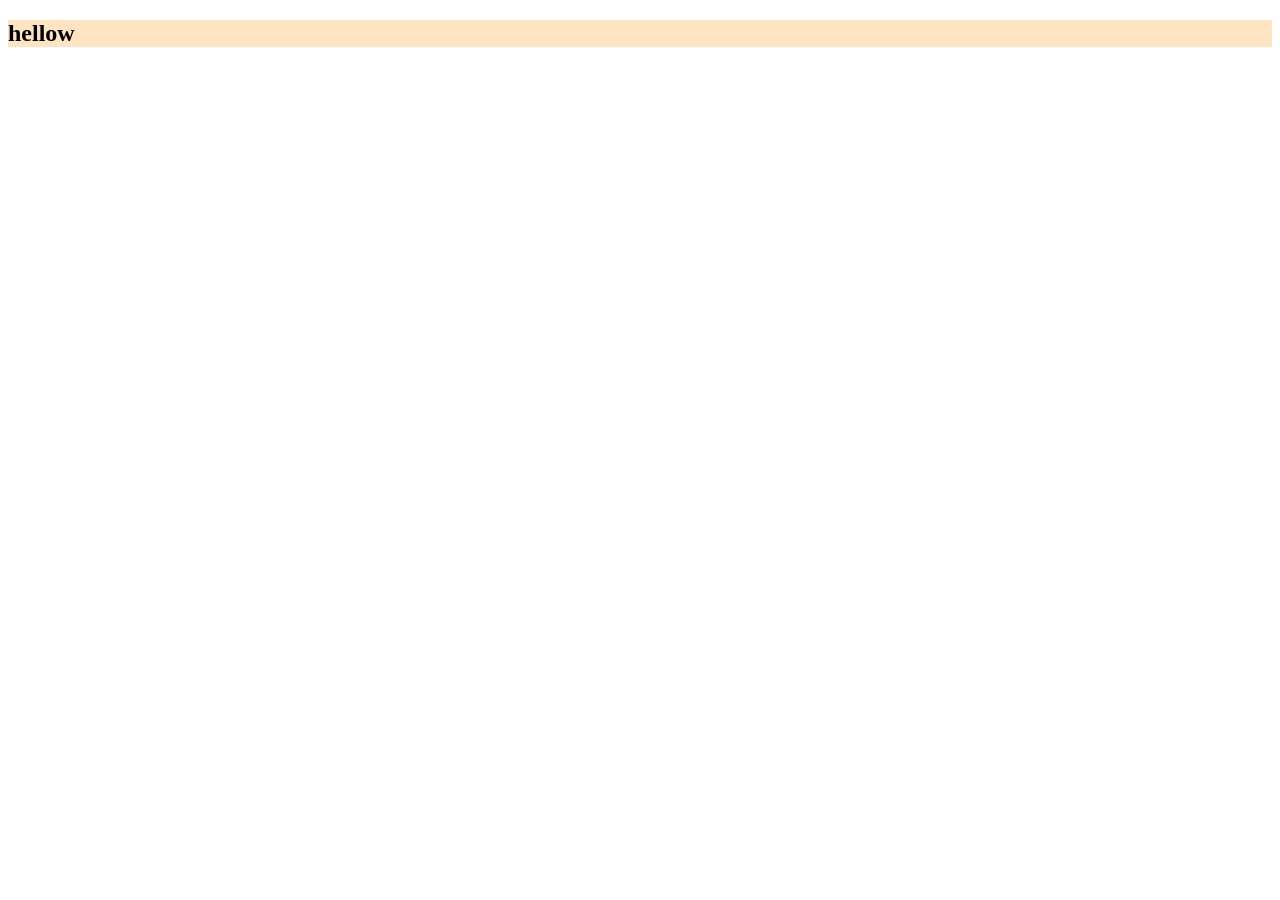
==== Assigment/B14-A01-DevConf-2026/index.html @ 2093cfd0 "my first commit" ====
<!DOCTYPE html>
<html lang="en">
<head>
    <meta charset="UTF-8">
    <meta name="viewport" content="width=device-width, initial-scale=1.0">
    <title>My DevConfif-website</title>
    <link rel="stylesheet" href="./style.css">
</head>
<body>
    <h2>hellow</h2>
    
</body>
</html>
---- Assigment/B14-A01-DevConf-2026/style.css ----
h2{
    background-color: bisque;
}
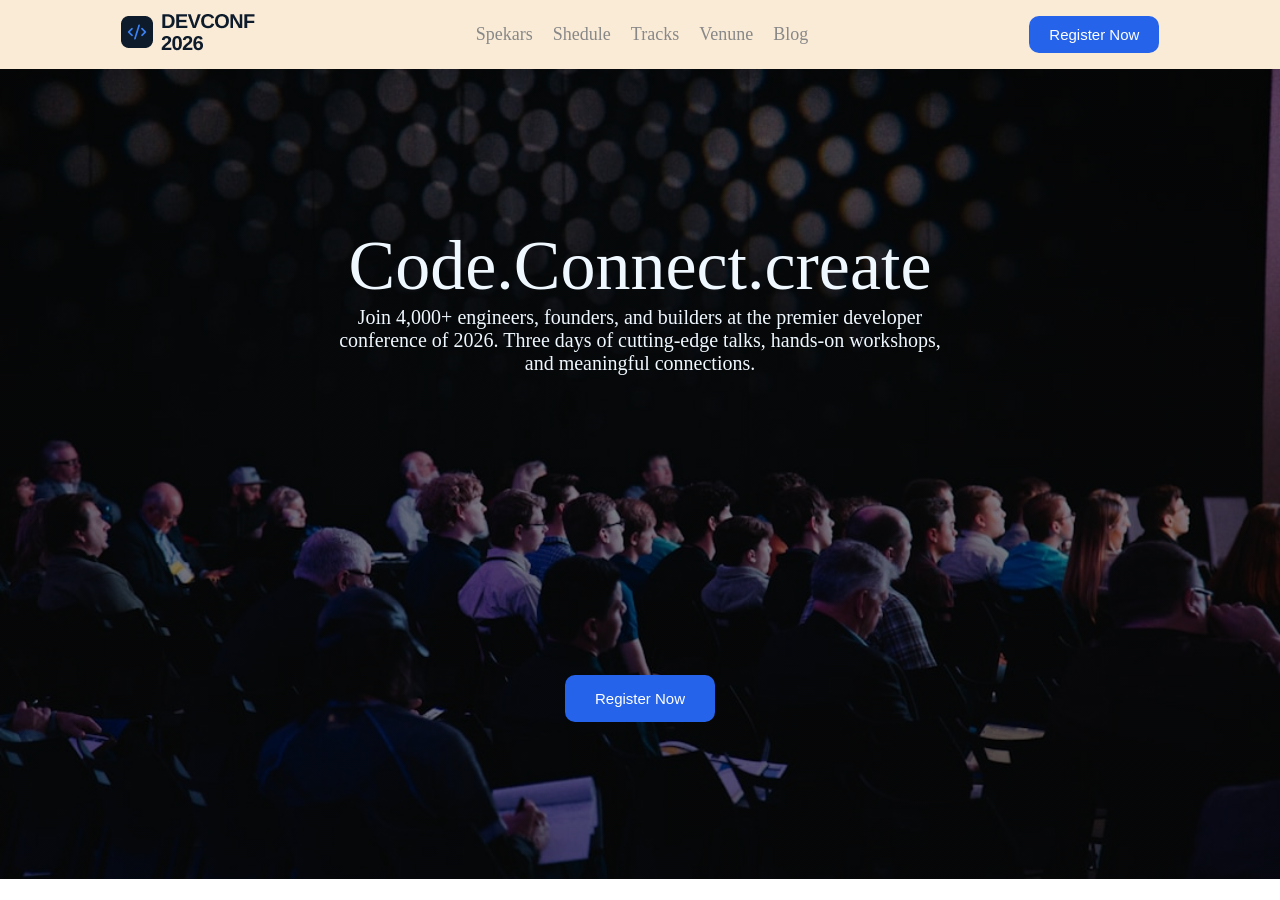
==== commit 9bd5961b: "secend commit" ====
--- a/Assigment/B14-A01-DevConf-2026/index.html
+++ b/Assigment/B14-A01-DevConf-2026/index.html
@@ -7,7 +7,31 @@
     <link rel="stylesheet" href="./style.css">
 </head>
 <body>
-    <h2>hellow</h2>
+    <!--Nav-area-start-->
+    <nav class="nav-area">
+        <div>
+            <img src="./imges/logo.png" alt="">
+        </div>
+            <ul class="navigation-area">
+                <li><a href="">Spekars</a></li>
+                <li><a href="">Shedule</a></li>
+                <li><a href="">Tracks</a></li>
+                <li><a href="">Venune</a></li>
+                <li><a href="">Blog</a></li>
+            </ul>
+            <button class="button-area" type="button">Register Now</button>
+    </nav>
+    <!--Nav-area-end-->
+
+    <!--header-area-start-->
+    <header>
+        <div class="header-area-content">
+            <h2>Code.Connect.create</h2>
+            <p>Join 4,000+ engineers, founders, and builders at the premier developer <br>conference of 2026. Three days of cutting-edge talks, hands-on workshops,<br> and meaningful connections.</p>
+            <button class="button-area button-coustomize" type="button">Register Now</button>
+        </div>
+    </header>
+    <!--header-area-end-->
     
 </body>
 </html>
--- a/Assigment/B14-A01-DevConf-2026/style.css
+++ b/Assigment/B14-A01-DevConf-2026/style.css
@@ -1,3 +1,70 @@
-h2{
-    background-color: bisque;
-}+*{
+   margin: 0;
+   padding: 0;
+}
+.nav-area{
+    display: flex;
+    justify-content: space-around;
+    align-items: center;
+    background-color: antiquewhite;
+    font-size: large;
+    padding: 10px;
+}
+.navigation-area{
+    display: flex;
+    gap: 20px;
+
+}
+.navigation-area li{
+    list-style: none;
+    
+   
+}
+.navigation-area a{
+    text-decoration: none;
+    color: #888888;
+    
+}
+.button-area{
+    background-color:#2563EB ;
+    padding: 10px 20px;
+    border: none;
+    border-radius: 10px;
+    color: white;
+    font-size: 15px;
+    cursor: pointer;
+}
+/* Nav-area-end */
+
+/* heder-area-star */
+header{
+    background-image: linear-gradient(rgba(0, 0, 0, 0.5), rgba(0, 0, 0, 0.5)), url(./imges/banner.jpg);
+    height:90vh;
+    background-repeat: no-repeat;
+    background-size: cover;
+    display: flex;
+    justify-content: center;
+    align-items: center;
+    align-items: center;
+
+    
+}
+.header-area-content{
+    color: aliceblue;
+    display: flex;
+    flex-direction: column;
+    align-items: center;
+}
+.header-area-content h2{
+    font-size: 70px;
+    font-weight: 500;
+}
+.header-area-content p{
+    font-size: 20px;
+    text-align: center;
+}
+.button-coustomize{
+    margin-top: 300px;
+    padding: 15px 30px;
+}
+/* header-area-end */
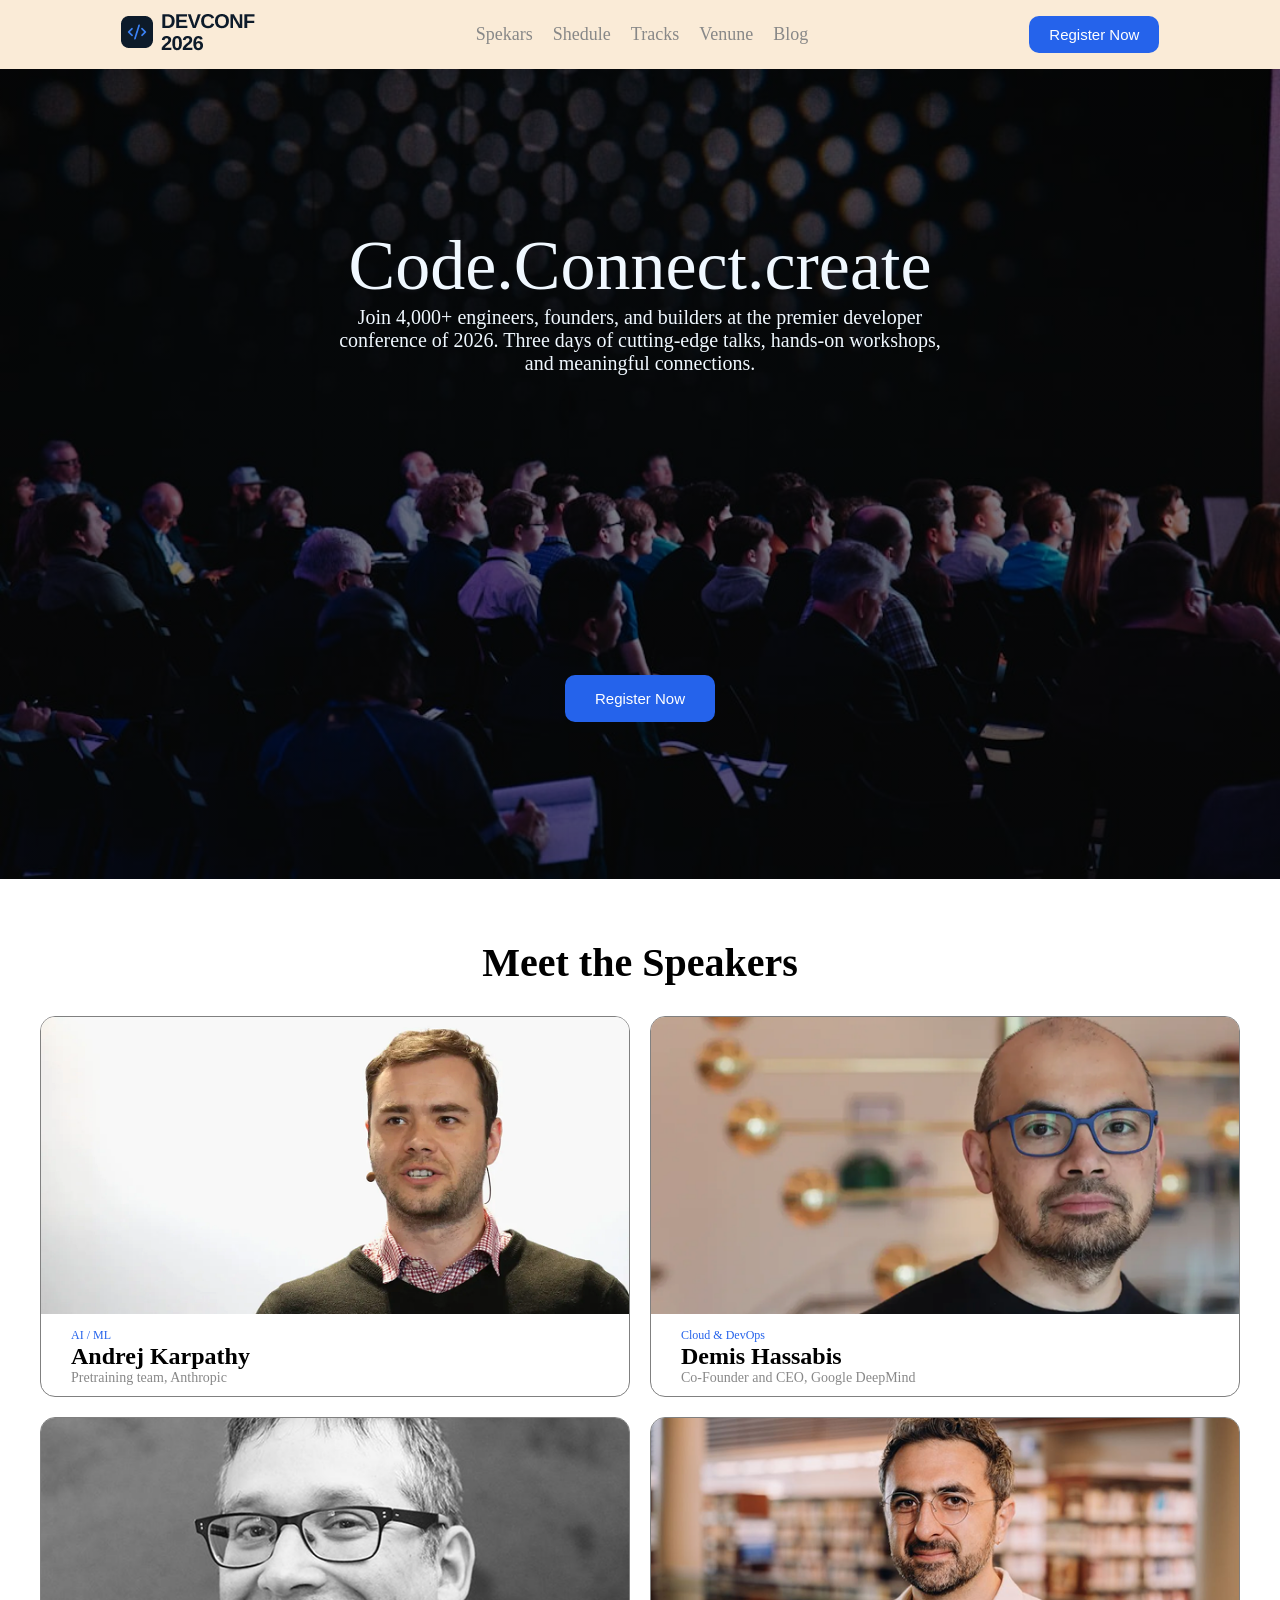
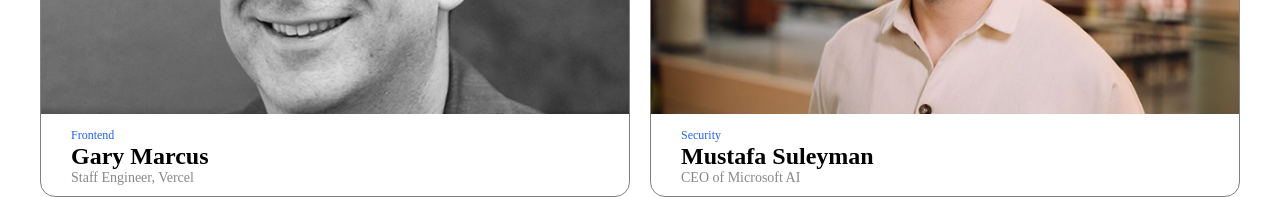
==== commit 68b460e9: "thred commit" ====
--- a/Assigment/B14-A01-DevConf-2026/index.html
+++ b/Assigment/B14-A01-DevConf-2026/index.html
@@ -32,6 +32,44 @@
         </div>
     </header>
     <!--header-area-end-->
-    
+    <!--Spekar-area-start-->
+    <section>
+        <h2 class="spekar-area-head">Meet the Speakers</h2>
+        <div class="spekar-area comon-area">
+            <div class="card">
+                <img src="./imges/andrej.png" alt="" srcset="">
+                <div class="card-content">
+                    <p class="small-content">AI / ML</p>
+                <h2>Andrej Karpathy</h2>
+                <p class="secend-card-content">Pretraining team, Anthropic</p>
+                </div>
+            </div>
+            <div class="card">
+                <img src="./imges/demis.png" alt="" srcset="">
+                <div class="card-content">
+                    <p class="small-content">Cloud & DevOps</p>
+                <h2>Demis Hassabis</h2>
+                <p class="secend-card-content">Co-Founder and CEO, Google DeepMind</p>
+                </div>
+            </div>
+            <div class="card">
+                <img src="./imges/gary.png" alt="" srcset="">
+                <div class="card-content">
+                    <p class="small-content">Frontend</p>
+                <h2>Gary Marcus</h2>
+                <p class="secend-card-content">Staff Engineer, Vercel</p>
+                </div>
+            </div>
+            <div class="card">
+                <img src="./imges/mustafa.png" alt="" srcset="">
+                <div class="card-content">
+                    <p class="small-content">Security</p>
+                <h2>Mustafa Suleyman</h2>
+                <p class="secend-card-content">CEO of Microsoft AI</p>
+                </div>
+            </div>
+        </div>
+    </section>
+    <!--Spekar-area-end-->
 </body>
 </html>
--- a/Assigment/B14-A01-DevConf-2026/style.css
+++ b/Assigment/B14-A01-DevConf-2026/style.css
@@ -2,6 +2,12 @@
    margin: 0;
    padding: 0;
 }
+.comon-area{
+    max-width: 1200px;
+    margin: auto;
+}
+
+
 .nav-area{
     display: flex;
     justify-content: space-around;
@@ -67,4 +73,43 @@
     margin-top: 300px;
     padding: 15px 30px;
 }
-/* header-area-end */+/* header-area-end */
+section{
+    margin-top: 30px;
+}
+.spekar-area-head{
+    text-align: center;
+    padding: 30px;
+    font-size: 40px;
+    
+}
+.spekar-area{
+    display: grid;
+    grid-template-columns: repeat(2, 1fr);
+    gap: 20px;
+    
+}
+.card{
+    border: 1px solid gray;
+    border-radius: 15px;
+    overflow: hidden;  
+}
+.card img{
+    width: 100%;
+    height: auto;    
+}
+.card-content{
+    margin-left: 20px;
+    padding: 10px;
+}
+.card-content .small-content{
+    color: #2563EB;
+    font-size: 12px;
+    font-weight: 400px;
+}
+.card-content .secend-card-content{
+    color: #888888;
+    font-size: 14px;
+    font-weight: 500;
+}
+/* spekar-area-end */
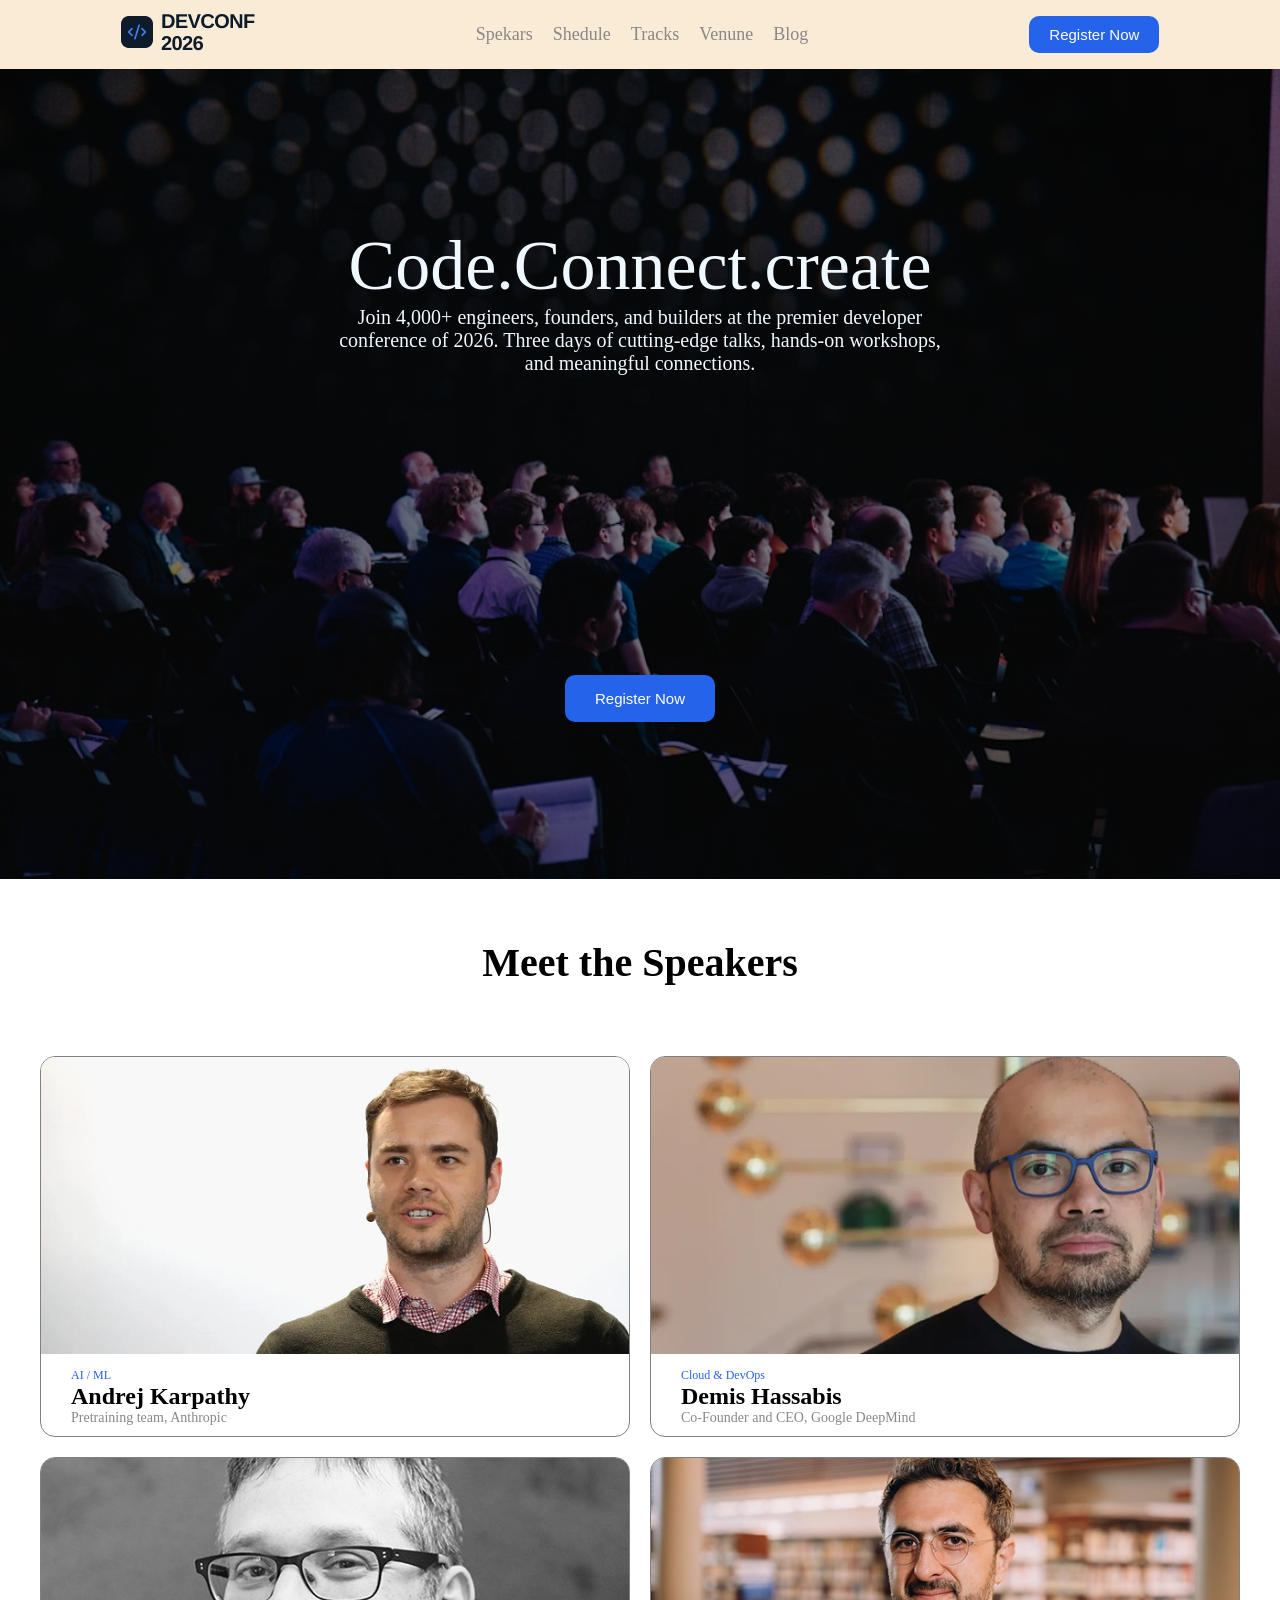
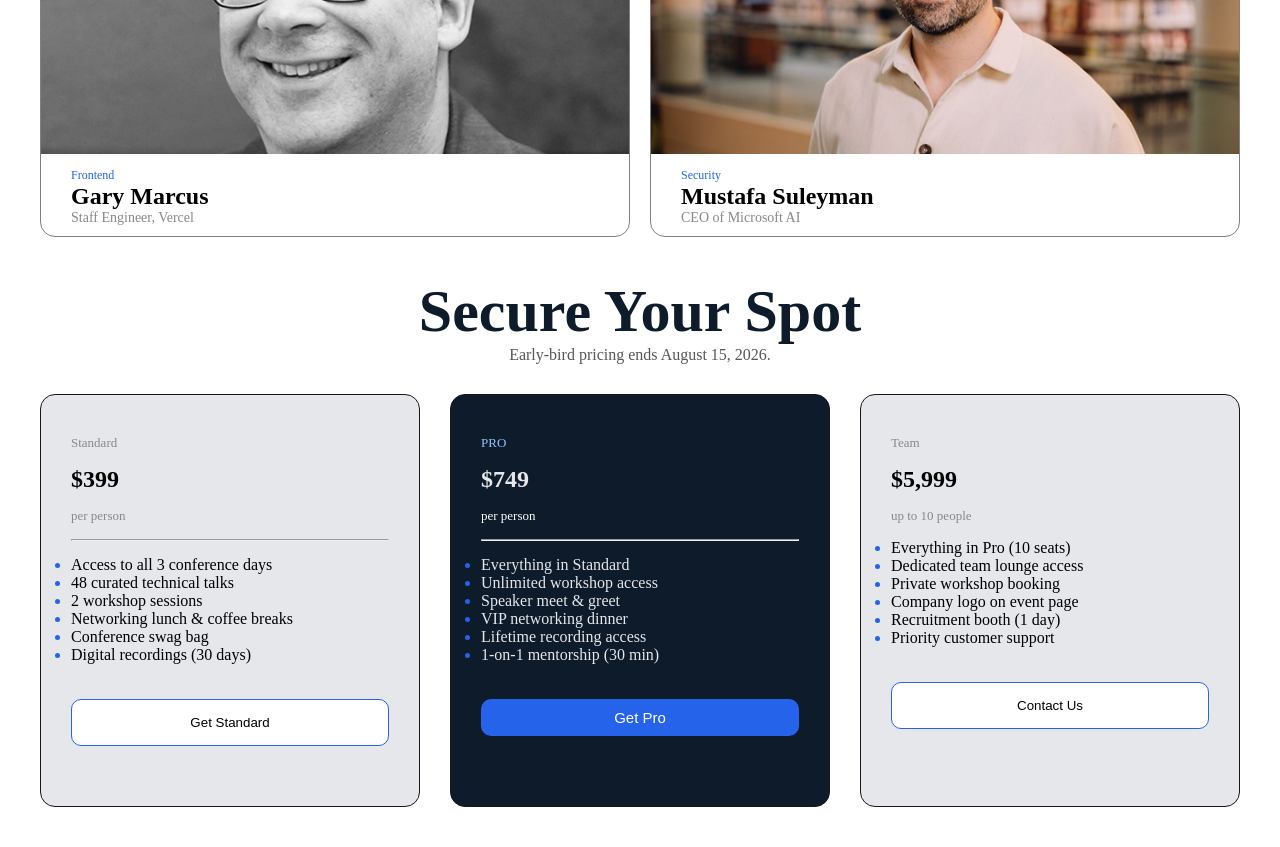
==== commit f7c76894: "3rd commit" ====
--- a/Assigment/B14-A01-DevConf-2026/index.html
+++ b/Assigment/B14-A01-DevConf-2026/index.html
@@ -71,5 +71,57 @@
         </div>
     </section>
     <!--Spekar-area-end-->
+    <!--Secure-area-start-->
+    <section class="comon-area">
+        <div class="secure-heading">
+        <h2>Secure Your Spot</h2>
+        <p>Early-bird pricing ends August 15, 2026.</p>
+        </div>
+        <div class="secure-content">
+            <div class="card-one">
+                <p>Standard</p>
+                <h2>$399</h2>
+                <p>per person</p><hr>
+                <ul>
+                    <li>Access to all 3 conference days</li>
+                    <li>48 curated technical talks</li>
+                    <li>2 workshop sessions</li>
+                    <li>Networking lunch & coffee breaks</li>
+                    <li>Conference swag bag</li>
+                    <li>Digital recordings (30 days)</li>
+                </ul>
+                <button class="card-button" type="button">Get Standard</button>
+
+            </div>
+            <div class="active-card">
+                <p>PRO</p>
+                <h2>$749</h2>
+                <p class="card-text">per person</p><hr>
+                <ul>
+                    <li>Everything in Standard</li>
+                    <li>Unlimited workshop access</li>
+                    <li>Speaker meet & greet</li>
+                    <li>VIP networking dinner</li>
+                    <li>Lifetime recording access</li>
+                    <li>1-on-1 mentorship (30 min)</li>
+                </ul>
+                <button class="button-area active-button" type="button">Get Pro</button>
+            </div>
+            <div class="card-one">
+                <p>Team</p>
+                <h2>$5,999</h2>
+                <p>up to 10 people</p>
+                <ul>
+                    <li>Everything in Pro (10 seats)</li>
+                    <li>Dedicated team lounge access</li>
+                    <li>Private workshop booking</li>
+                    <li>Company logo on event page</li>
+                    <li>Recruitment booth (1 day)</li>
+                    <li>Priority customer support</li>
+                </ul>
+                <button class="card-button" type="button">Contact Us</button>
+            </div>
+        </div>
+    </section>
 </body>
 </html>
--- a/Assigment/B14-A01-DevConf-2026/style.css
+++ b/Assigment/B14-A01-DevConf-2026/style.css
@@ -4,7 +4,7 @@
 }
 .comon-area{
     max-width: 1200px;
-    margin: auto;
+    margin: 40px auto;
 }
 
 
@@ -112,4 +112,77 @@
     font-size: 14px;
     font-weight: 500;
 }
-/* spekar-area-end */+/* spekar-area-end */
+.secure-heading{
+    text-align: center;
+    margin: 30px;
+}
+.secure-heading h2{
+    font-size: 60px;
+    color: #0D1B2A;
+}
+.secure-heading{
+    color: #575757;
+    font-size: 16px;
+}
+.secure-content{
+    display: grid;
+    grid-template-columns: repeat(3, 1fr);
+    gap: 30px;
+   
+
+}
+.secure-content .card-one{
+    background-color: #E5E7EB;
+    padding: 40px 30px;
+    border: 1px solid rgb(24, 22, 22);
+    border-radius: 15px;
+    text-align: left;
+    display: flex;
+    flex-direction: column;
+    gap: 15px;
+}
+.card-one p{
+    color: #888888;
+    font-size: 13px;
+    
+}
+.secure-content .active-card{
+    background-color: #0D1B2A;
+    padding: 40px 30px;
+    border: 1px solid rgb(24, 22, 22);
+    border-radius: 15px;
+    text-align: left;
+    color: #E5E7EB;
+    display: flex;
+    flex-direction: column;
+    gap: 15px;
+}
+.active-card p{
+    color: #93C5FD;
+    font-size: 13px;
+}
+.active-card .card-text{
+    color: #FFFFFF;
+    font-size: 13px;
+}
+.active-card ul li::marker{
+    color: #2563EB;
+}
+.active-button{
+    width: 100%;
+    margin: 20px auto;
+}
+.card-button{
+    background-color: #FFFFFF;
+    border: 1px solid #2563EB;
+    border-radius: 10px;
+    width: 100%;
+    padding: 15px;
+    cursor: pointer;
+    color: 2563EB;
+    margin: 20px auto;
+}
+.card-one ul li::marker{
+    color: #2563EB;
+}
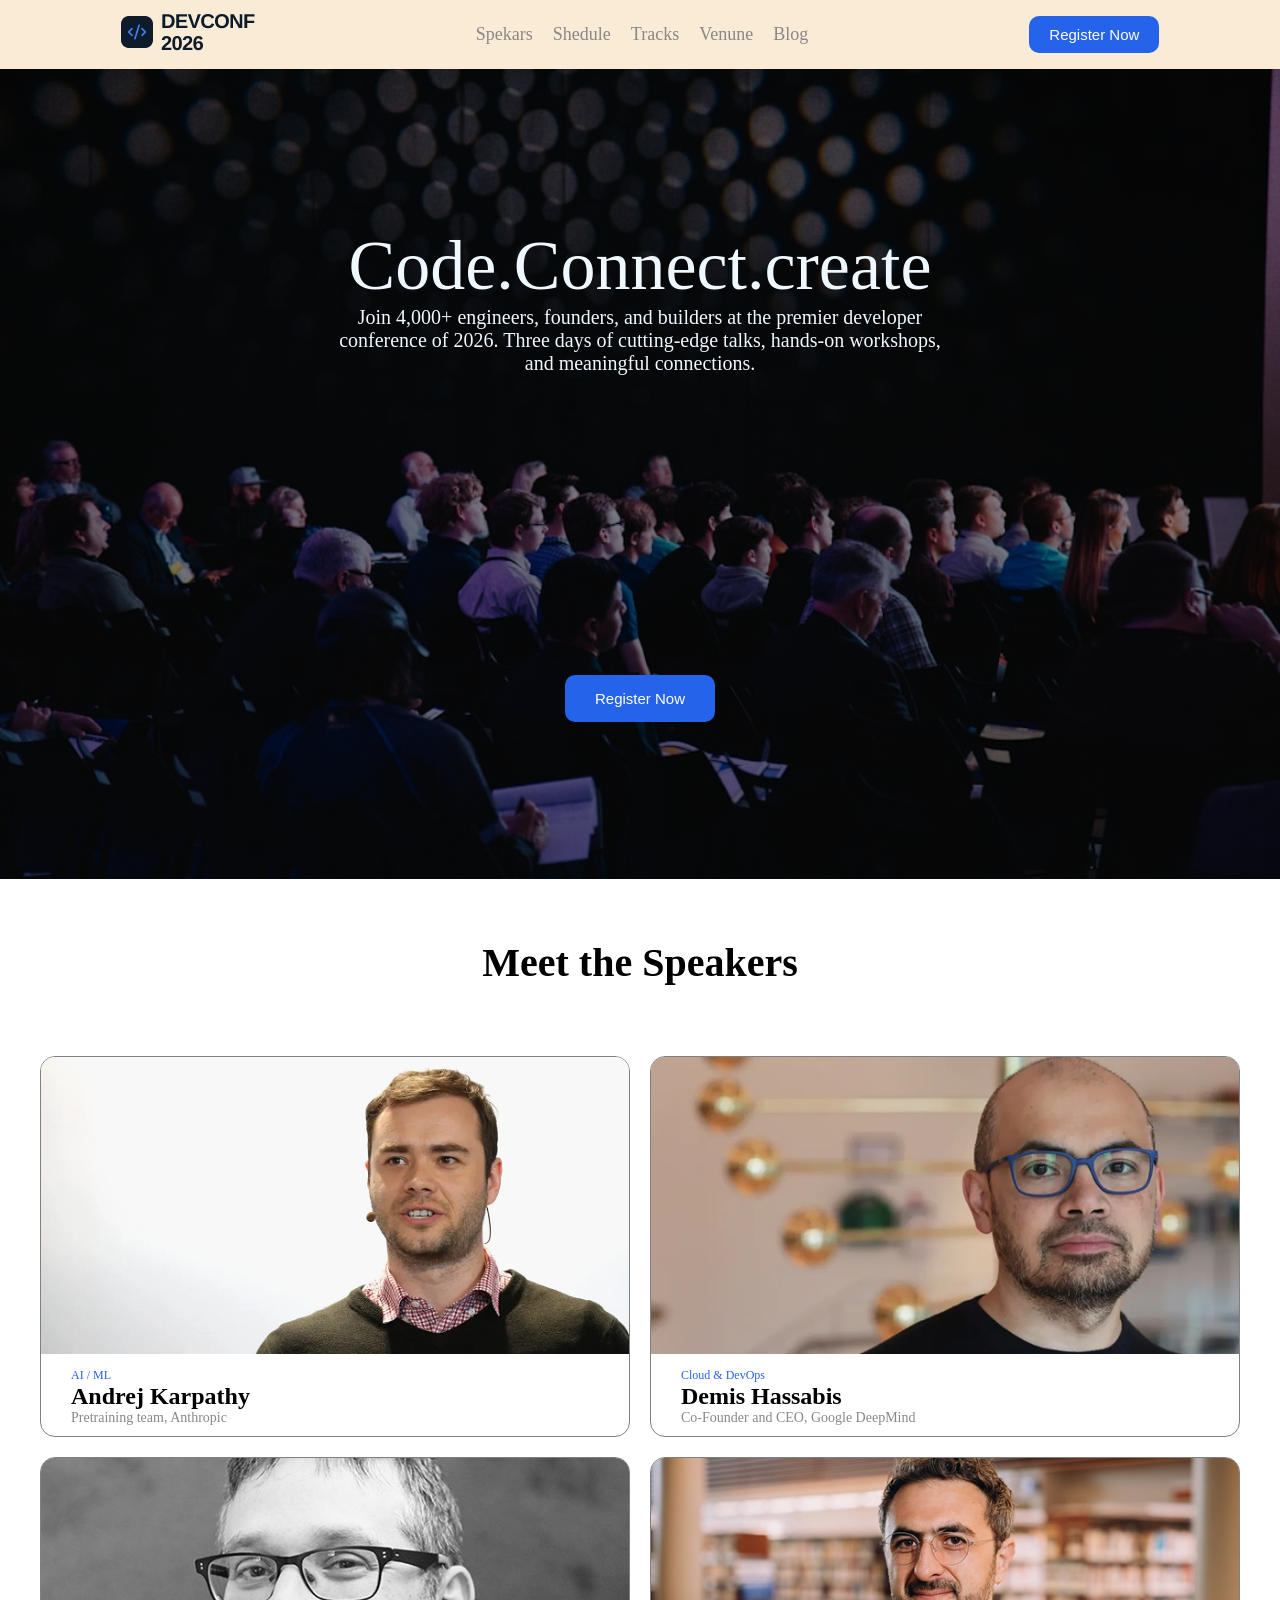
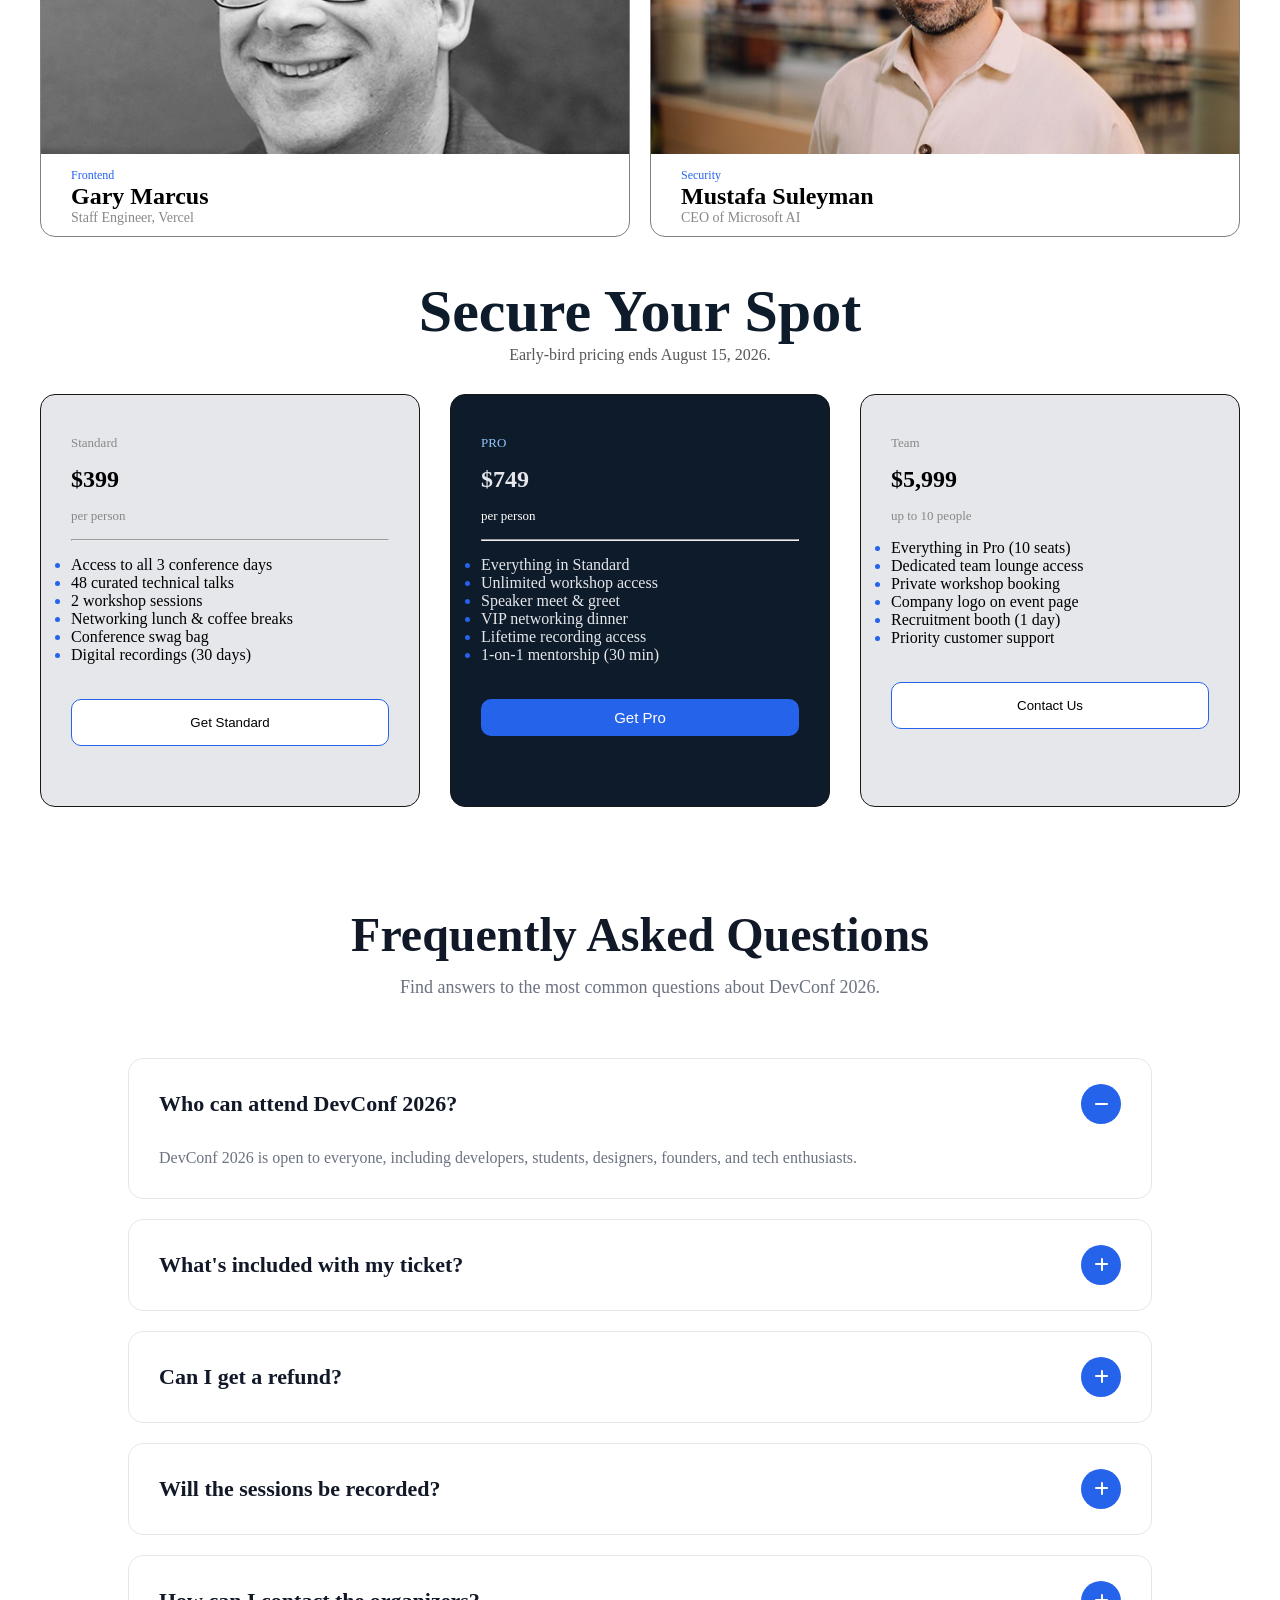
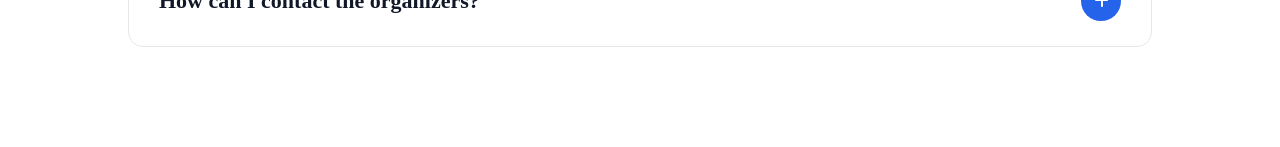
==== commit f88bb8f2: "faq section ai jenaret" ====
--- a/Assigment/B14-A01-DevConf-2026/index.html
+++ b/Assigment/B14-A01-DevConf-2026/index.html
@@ -5,6 +5,9 @@
     <meta name="viewport" content="width=device-width, initial-scale=1.0">
     <title>My DevConfif-website</title>
     <link rel="stylesheet" href="./style.css">
+    <!--font-osam-link-->
+    <link rel="stylesheet"
+href="https://cdnjs.cloudflare.com/ajax/libs/font-awesome/6.6.0/css/all.min.css">
 </head>
 <body>
     <!--Nav-area-start-->
@@ -123,5 +126,57 @@
             </div>
         </div>
     </section>
+    <!--Secure-area-end-->
+    <!--faq-section-start-->
+    <section class="faq">
+
+    <div class="faq-heading">
+        <h2>Frequently Asked Questions</h2>
+        <p>Find answers to the most common questions about DevConf 2026.</p>
+    </div>
+
+    <div class="faq-box">
+        <div class="question">
+            <h3>Who can attend DevConf 2026?</h3>
+            <i class="fa-solid fa-minus"></i>
+        </div>
+
+        <div class="answer">
+            <p>
+                DevConf 2026 is open to everyone, including developers,
+                students, designers, founders, and tech enthusiasts.
+            </p>
+        </div>
+    </div>
+
+    <div class="faq-box">
+        <div class="question">
+            <h3>What's included with my ticket?</h3>
+            <i class="fa-solid fa-plus"></i>
+        </div>
+    </div>
+
+    <div class="faq-box">
+        <div class="question">
+            <h3>Can I get a refund?</h3>
+            <i class="fa-solid fa-plus"></i>
+        </div>
+    </div>
+
+    <div class="faq-box">
+        <div class="question">
+            <h3>Will the sessions be recorded?</h3>
+            <i class="fa-solid fa-plus"></i>
+        </div>
+    </div>
+
+    <div class="faq-box">
+        <div class="question">
+            <h3>How can I contact the organizers?</h3>
+            <i class="fa-solid fa-plus"></i>
+        </div>
+    </div>
+</section>
+<!--faq-section-end-->
 </body>
 </html>
--- a/Assigment/B14-A01-DevConf-2026/style.css
+++ b/Assigment/B14-A01-DevConf-2026/style.css
@@ -186,3 +186,72 @@
 .card-one ul li::marker{
     color: #2563EB;
 }
+/* secure-section-end */
+.faq{
+    width: 80%;
+    margin: 100px auto;
+}
+
+.faq-heading{
+    text-align: center;
+    margin-bottom: 60px;
+}
+
+.faq-heading h2{
+    font-size: 48px;
+    margin: 15px 0;
+    color: #111827;
+}
+
+.faq-heading p{
+    color: #6b7280;
+    font-size: 18px;
+}
+
+.faq-box{
+    background: #fff;
+    border: 1px solid #e5e7eb;
+    border-radius: 15px;
+    padding: 25px 30px;
+    margin-bottom: 20px;
+    transition: 0.3s;
+}
+
+.faq-box:hover{
+    box-shadow: 0 10px 25px rgba(0,0,0,0.08);
+}
+
+.question{
+    display: flex;
+    justify-content: space-between;
+    align-items: center;
+}
+
+.question h3{
+    font-size: 22px;
+    color: #111827;
+    font-weight: 600;
+}
+
+.question i{
+    width: 40px;
+    height: 40px;
+    background: #2563eb;
+    color: #fff;
+    border-radius: 50%;
+    display: flex;
+    justify-content: center;
+    align-items: center;
+    font-size: 16px;
+}
+
+.answer{
+    margin-top: 20px;
+}
+
+.answer p{
+    color: #6b7280;
+    line-height: 1.8;
+    font-size: 16px;
+}
+/* faq-section-end */
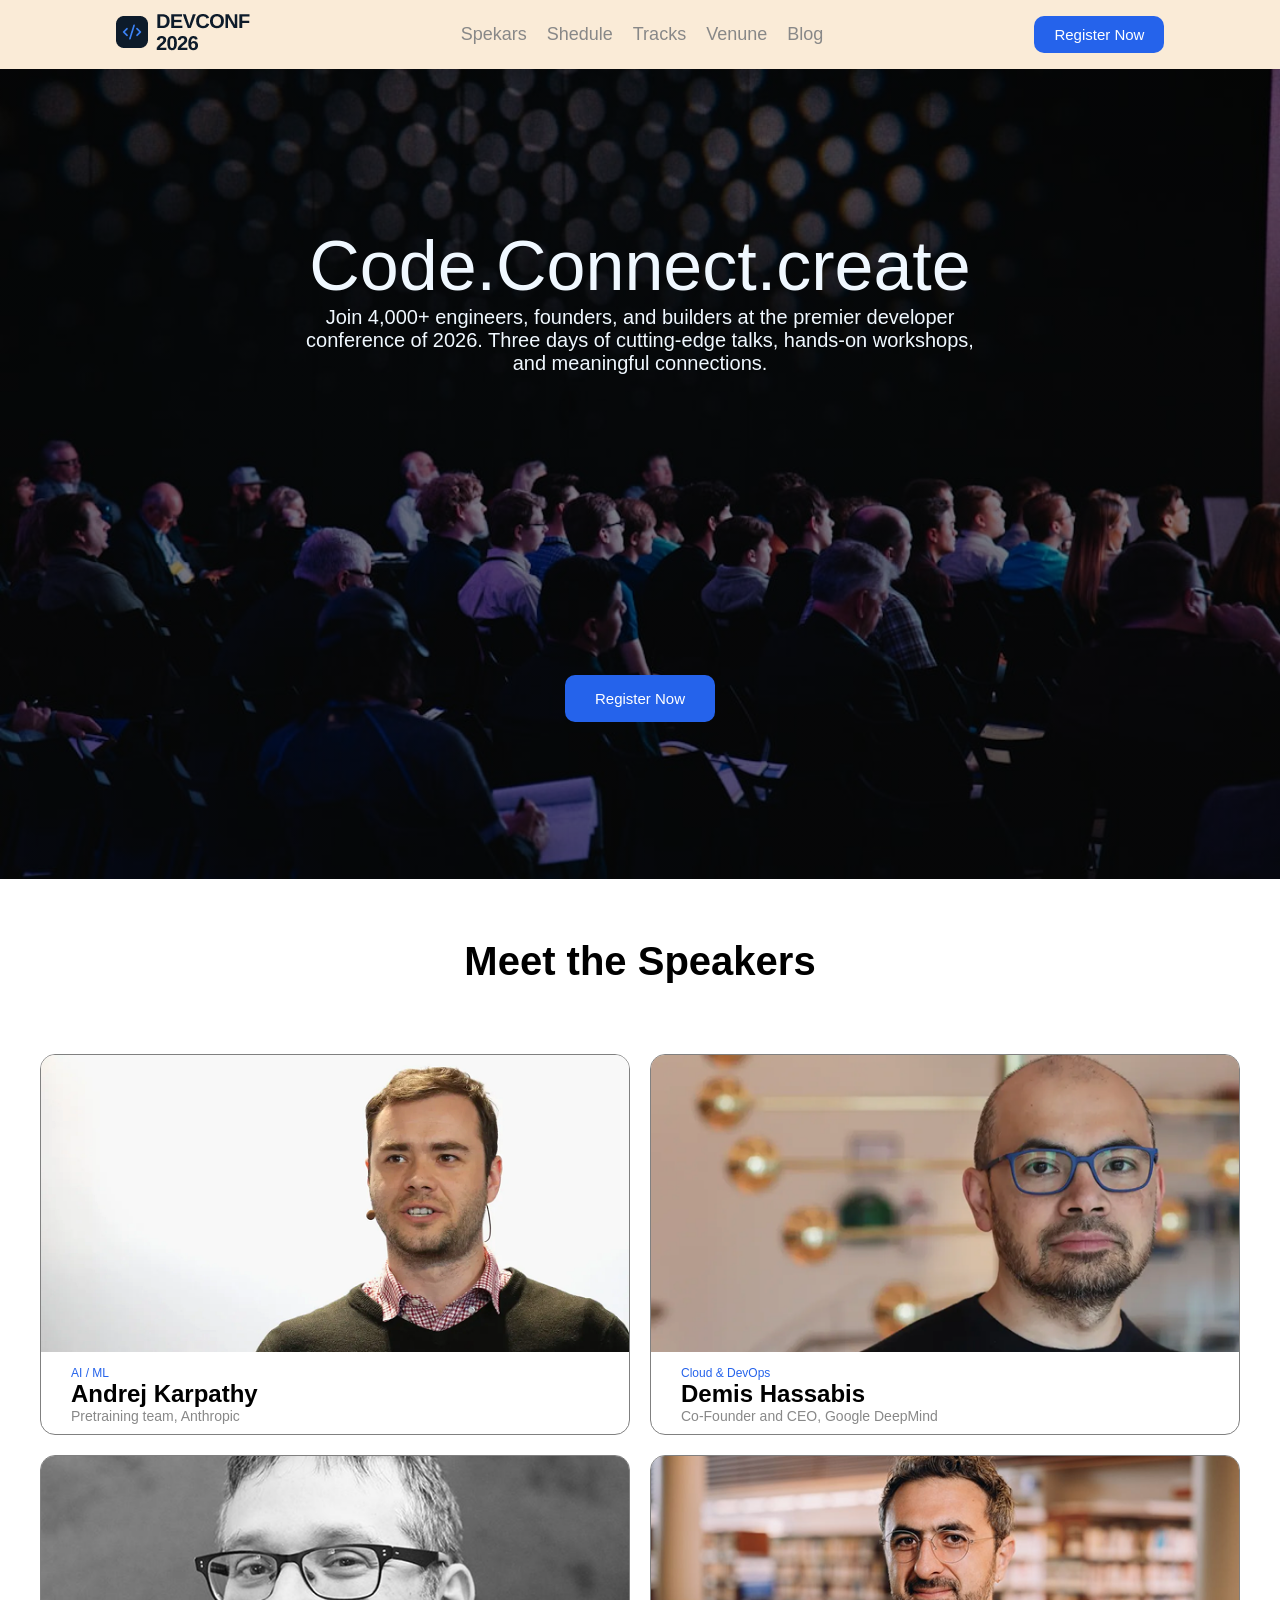
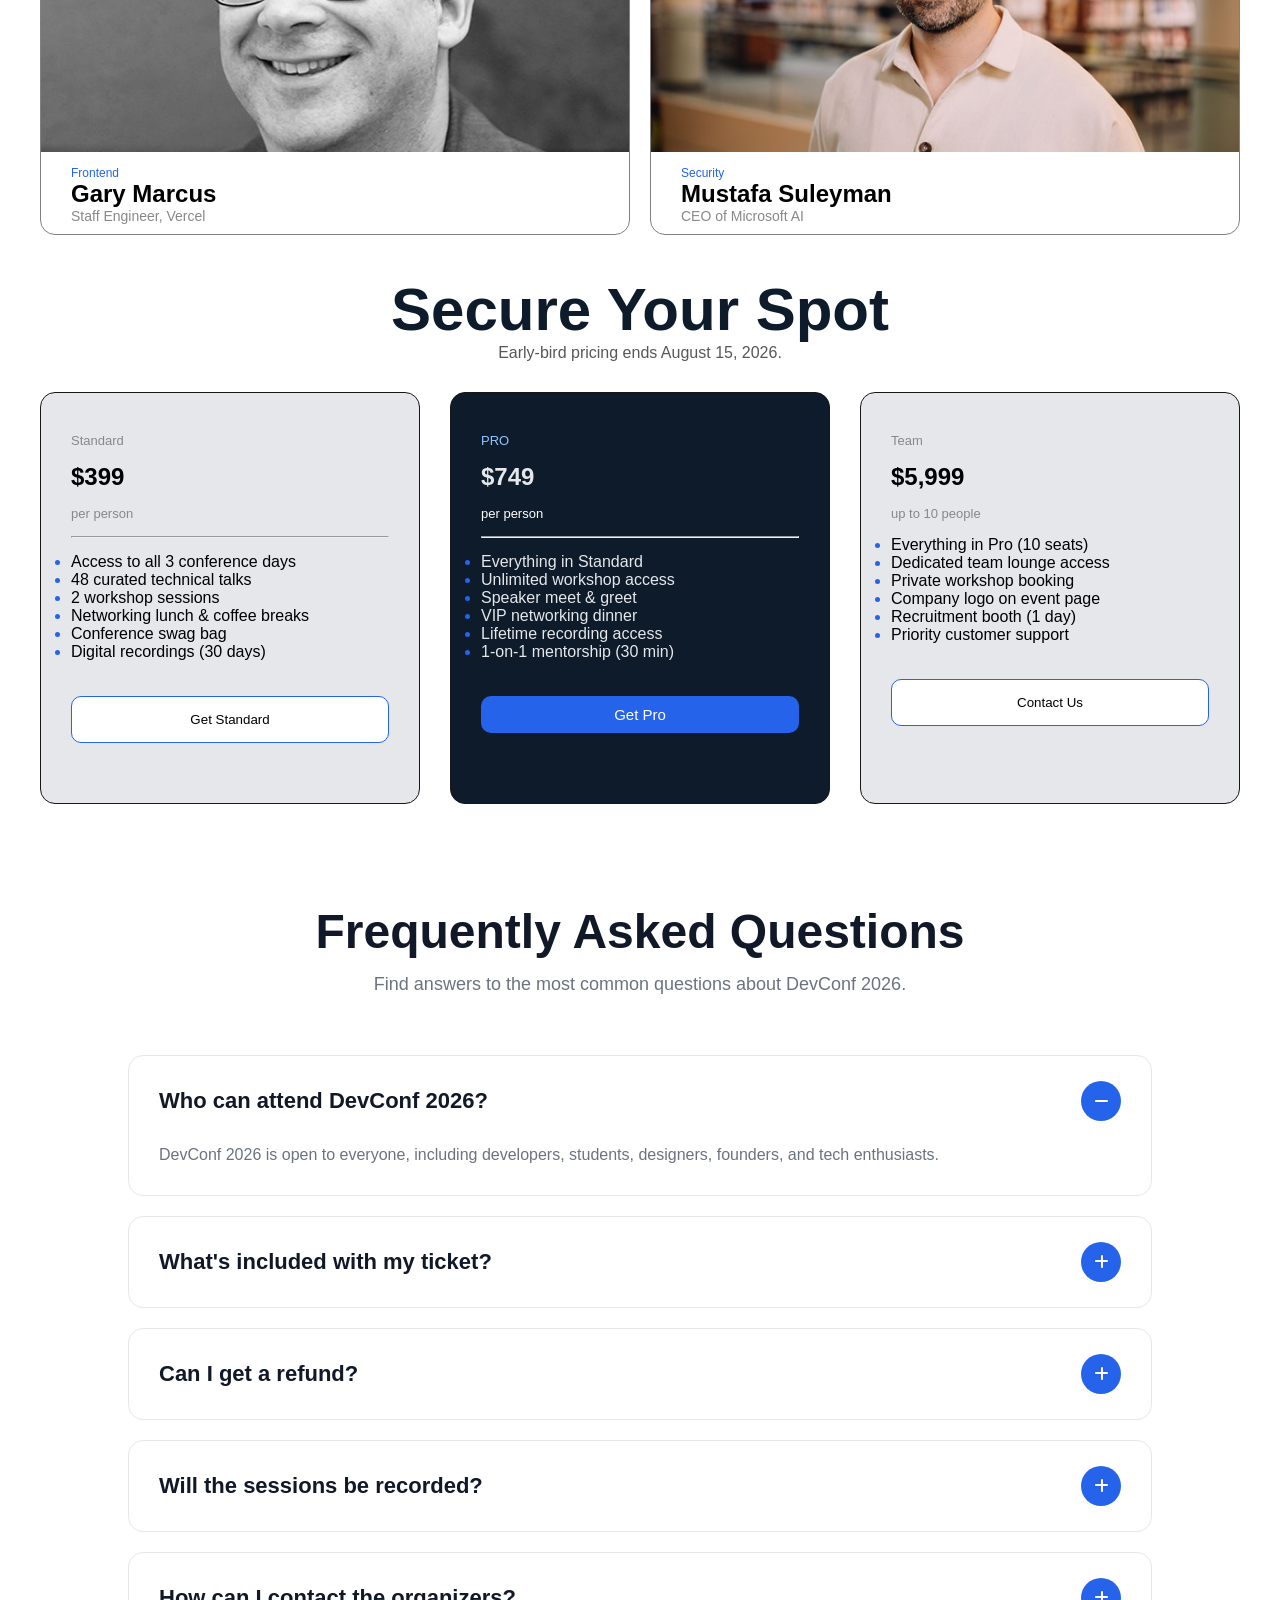
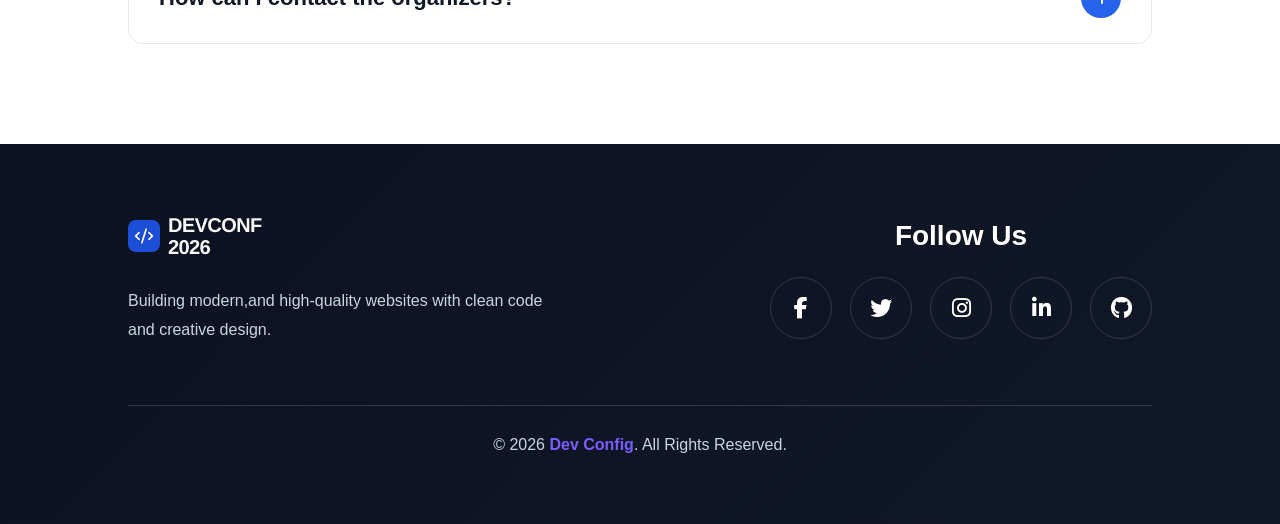
==== commit 4b725496: "footer section" ====
--- a/Assigment/B14-A01-DevConf-2026/index.html
+++ b/Assigment/B14-A01-DevConf-2026/index.html
@@ -178,5 +178,57 @@
     </div>
 </section>
 <!--faq-section-end-->
+<footer class="footer">
+        <div class="footer-container">
+            <div class="footer-left">
+                <h2>
+                    <img src="./imges/footer-logo.png" alt="" srcset="">   
+                </h2>
+                <p>
+                    Building modern,and high-quality websites
+                    with clean code and creative design.
+                </p>
+            </div>
+            <div class="footer-right">
+
+                <h3>Follow Us</h3>
+
+                <div class="social-icons">
+
+                    <a href="#">
+                        <i class="fab fa-facebook-f"></i>
+                    </a>
+
+                    <a href="#">
+                        <i class="fab fa-twitter"></i>
+                    </a>
+
+                    <a href="#">
+                        <i class="fab fa-instagram"></i>
+                    </a>
+
+                    <a href="#">
+                        <i class="fab fa-linkedin-in"></i>
+                    </a>
+
+                    <a href="#">
+                        <i class="fab fa-github"></i>
+                    </a>
+
+                </div>
+
+            </div>
+
+        </div>
+
+        <hr>
+
+        <div class="copyright">
+            <p>
+                © 2026 <span>Dev Config</span>. All Rights Reserved.
+            </p>
+        </div>
+
+    </footer>
 </body>
 </html>
--- a/Assigment/B14-A01-DevConf-2026/style.css
+++ b/Assigment/B14-A01-DevConf-2026/style.css
@@ -1,6 +1,7 @@
 *{
    margin: 0;
    padding: 0;
+  font-family: "Open Sans", sans-serif;
 }
 .comon-area{
     max-width: 1200px;
@@ -40,6 +41,10 @@
     font-size: 15px;
     cursor: pointer;
 }
+.button-area:hover{
+    background-color:#2563EB ;
+    transform: translateY(-8px);
+}
 /* Nav-area-end */
 
 /* heder-area-star */
@@ -158,6 +163,7 @@
     flex-direction: column;
     gap: 15px;
 }
+
 .active-card p{
     color: #93C5FD;
     font-size: 13px;
@@ -172,6 +178,16 @@
 .active-button{
     width: 100%;
     margin: 20px auto;
+
+}
+.active-button:hover{
+    background-color:#2563EB ;
+    transform: translateY(-8px);
+    
+}
+.card-button:hover{
+    background-color: #FFFFFF;
+    transform: translateY(-8px);
 }
 .card-button{
     background-color: #FFFFFF;
@@ -254,4 +270,92 @@
     line-height: 1.8;
     font-size: 16px;
 }
-/* faq-section-end */+/* faq-section-end */
+.footer{
+    background: linear-gradient(135deg,#0b1120,#111827);
+    padding: 70px 10%;
+    color: #fff;
+}
+
+.footer-container{
+    display: flex;
+    justify-content: space-between;
+    align-items: center;
+    gap: 50px;
+    flex-wrap: wrap;
+}
+
+.footer-left h2{
+    font-size: 38px;
+    font-weight: 700;
+    margin-bottom: 20px;
+}
+
+.footer-left h2 i{
+    color: #7c5cff;
+    margin-right: 10px;
+}
+
+.footer-left h2 span{
+    color: #7c5cff;
+}
+
+.footer-left p{
+    max-width: 420px;
+    color: #cbd5e1;
+    line-height: 1.8;
+    font-size: 16px;
+}
+
+.footer-right{
+    text-align: center;
+}
+
+.footer-right h3{
+    font-size: 28px;
+    margin-bottom: 25px;
+}
+
+.social-icons{
+    display: flex;
+    gap: 18px;
+}
+
+.social-icons a{
+    width: 60px;
+    height: 60px;
+    border: 1px solid rgba(255,255,255,.15);
+    border-radius: 50%;
+    display: flex;
+    justify-content: center;
+    align-items: center;
+    color: #fff;
+    text-decoration: none;
+    font-size: 22px;
+    transition: .35s ease;
+}
+
+.social-icons a:hover{
+    background: #7c5cff;
+    border-color: #7c5cff;
+    transform: translateY(-8px);
+}
+
+.footer hr{
+    margin: 60px 0 30px;
+    border: none;
+    height: 1px;
+    background: rgba(255,255,255,.15);
+}
+.copyright{
+    text-align: center;
+}
+.copyright p{
+    color: #cbd5e1;
+    font-size: 16px;
+}
+
+.copyright span{
+    color: #7c5cff;
+    font-weight: 600;
+}
